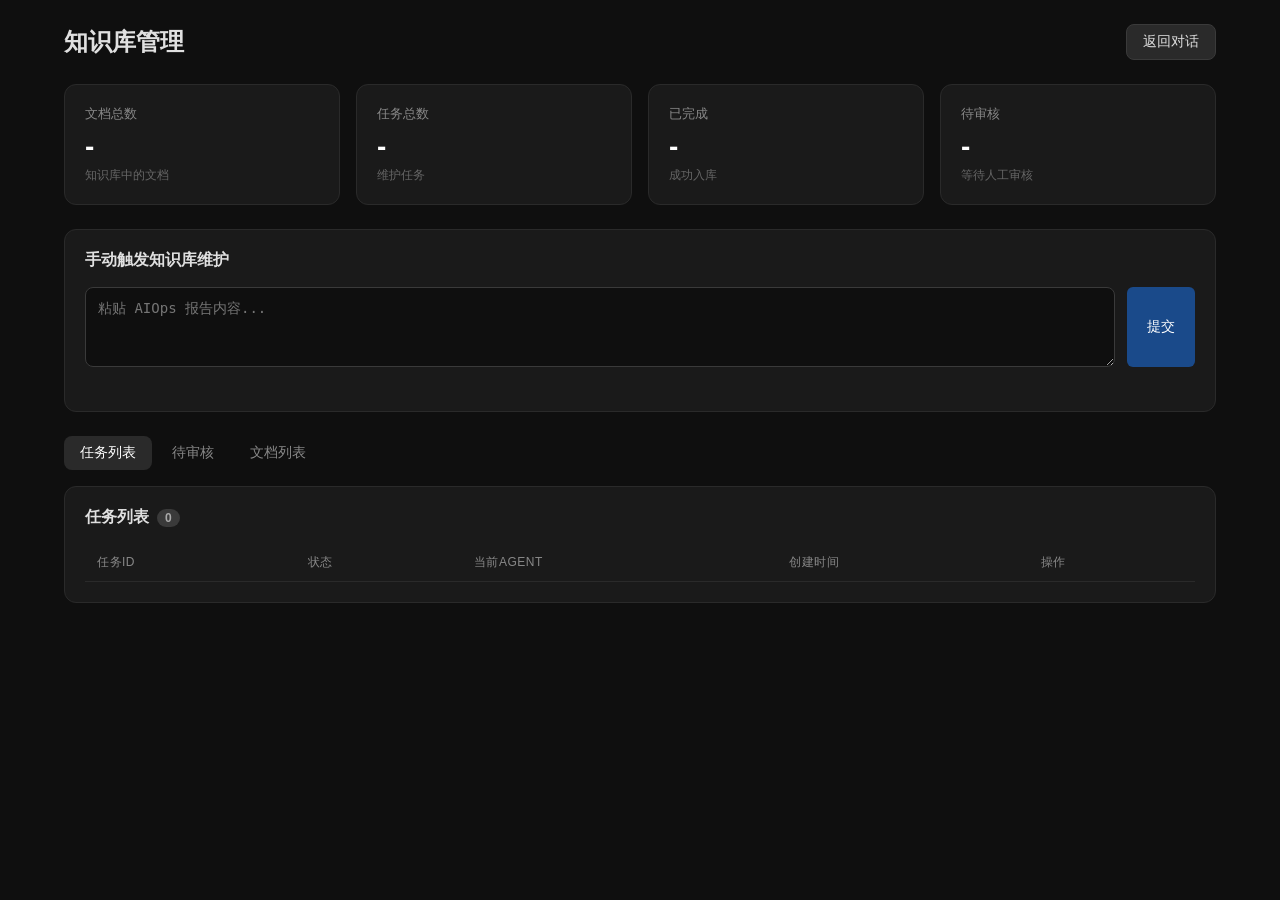
==== src/main/resources/static/knowledge.html @ 0c0fad01 "self-improve" ====
<!DOCTYPE html>
<html lang="zh-CN">
<head>
    <meta charset="UTF-8">
    <meta name="viewport" content="width=device-width, initial-scale=1.0">
    <title>知识库管理 - 智能OnCall助手</title>
    <style>
        * { margin: 0; padding: 0; box-sizing: border-box; }
        body { font-family: -apple-system, BlinkMacSystemFont, 'Segoe UI', sans-serif; background: #0f0f0f; color: #e0e0e0; min-height: 100vh; }
        .container { max-width: 1200px; margin: 0 auto; padding: 24px; }
        .header { display: flex; align-items: center; justify-content: space-between; margin-bottom: 24px; }
        .header h1 { font-size: 24px; font-weight: 600; }
        .back-btn { background: #2a2a2a; border: 1px solid #3a3a3a; color: #e0e0e0; padding: 8px 16px; border-radius: 8px; cursor: pointer; text-decoration: none; font-size: 14px; }
        .back-btn:hover { background: #3a3a3a; }
        .stats-grid { display: grid; grid-template-columns: repeat(auto-fit, minmax(200px, 1fr)); gap: 16px; margin-bottom: 24px; }
        .stat-card { background: #1a1a1a; border: 1px solid #2a2a2a; border-radius: 12px; padding: 20px; }
        .stat-card .label { font-size: 13px; color: #888; margin-bottom: 8px; }
        .stat-card .value { font-size: 28px; font-weight: 700; color: #fff; }
        .stat-card .sub { font-size: 12px; color: #666; margin-top: 4px; }
        .section { background: #1a1a1a; border: 1px solid #2a2a2a; border-radius: 12px; padding: 20px; margin-bottom: 24px; }
        .section-title { font-size: 16px; font-weight: 600; margin-bottom: 16px; display: flex; align-items: center; gap: 8px; }
        .section-title .badge { background: #3a3a3a; color: #aaa; font-size: 12px; padding: 2px 8px; border-radius: 10px; }
        table { width: 100%; border-collapse: collapse; }
        th, td { text-align: left; padding: 10px 12px; border-bottom: 1px solid #2a2a2a; font-size: 14px; }
        th { color: #888; font-weight: 500; font-size: 12px; text-transform: uppercase; letter-spacing: 0.5px; }
        tr:hover { background: #222; }
        .status { padding: 3px 10px; border-radius: 12px; font-size: 12px; font-weight: 500; }
        .status-PENDING { background: #2a2a0a; color: #f0c000; }
        .status-EXTRACTING, .status-CLASSIFYING, .status-GENERATING, .status-INDEXING { background: #0a2a2a; color: #00c0f0; }
        .status-PENDING_REVIEW { background: #2a1a0a; color: #f08000; }
        .status-COMPLETED, .status-APPROVED { background: #0a2a0a; color: #00c060; }
        .status-FAILED, .status-REJECTED { background: #2a0a0a; color: #f04040; }
        .status-SKIPPED { background: #1a1a1a; color: #888; }
        .btn { padding: 6px 14px; border-radius: 6px; border: none; cursor: pointer; font-size: 13px; font-weight: 500; }
        .btn-approve { background: #1a6a2a; color: #fff; }
        .btn-approve:hover { background: #1a8a3a; }
        .btn-reject { background: #6a1a1a; color: #fff; }
        .btn-reject:hover { background: #8a1a1a; }
        .btn-view { background: #2a2a2a; color: #e0e0e0; border: 1px solid #3a3a3a; }
        .btn-view:hover { background: #3a3a3a; }
        .btn-trigger { background: #1a4a8a; color: #fff; padding: 10px 20px; font-size: 14px; }
        .btn-trigger:hover { background: #1a5a9a; }
        .empty { text-align: center; color: #666; padding: 40px; }
        .modal-overlay { display: none; position: fixed; top: 0; left: 0; right: 0; bottom: 0; background: rgba(0,0,0,0.7); z-index: 1000; justify-content: center; align-items: center; }
        .modal-overlay.active { display: flex; }
        .modal { background: #1a1a1a; border: 1px solid #3a3a3a; border-radius: 16px; padding: 24px; max-width: 700px; width: 90%; max-height: 80vh; overflow-y: auto; }
        .modal h3 { margin-bottom: 16px; }
        .modal-content { background: #0f0f0f; border: 1px solid #2a2a2a; border-radius: 8px; padding: 16px; font-family: monospace; font-size: 13px; white-space: pre-wrap; max-height: 400px; overflow-y: auto; margin-bottom: 16px; }
        .modal-actions { display: flex; gap: 12px; justify-content: flex-end; }
        .feedback-input { width: 100%; background: #0f0f0f; border: 1px solid #3a3a3a; color: #e0e0e0; padding: 10px; border-radius: 8px; font-size: 14px; margin-bottom: 16px; }
        .trigger-form { display: flex; gap: 12px; margin-bottom: 24px; }
        .trigger-form textarea { flex: 1; background: #0f0f0f; border: 1px solid #3a3a3a; color: #e0e0e0; padding: 12px; border-radius: 8px; font-size: 14px; resize: vertical; min-height: 80px; }
        .tabs { display: flex; gap: 4px; margin-bottom: 16px; }
        .tab { padding: 8px 16px; border-radius: 8px; cursor: pointer; font-size: 14px; background: transparent; color: #888; border: none; }
        .tab.active { background: #2a2a2a; color: #fff; }
        .tab:hover { color: #ccc; }
        .doc-list { display: grid; grid-template-columns: repeat(auto-fill, minmax(280px, 1fr)); gap: 12px; }
        .doc-card { background: #0f0f0f; border: 1px solid #2a2a2a; border-radius: 10px; padding: 16px; }
        .doc-card .name { font-weight: 600; margin-bottom: 4px; }
        .doc-card .info { font-size: 12px; color: #666; }
    </style>
</head>
<body>
    <div class="container">
        <div class="header">
            <h1>知识库管理</h1>
            <a href="/" class="back-btn">返回对话</a>
        </div>

        <!-- 统计卡片 -->
        <div class="stats-grid" id="statsGrid">
            <div class="stat-card"><div class="label">文档总数</div><div class="value" id="statTotal">-</div><div class="sub">知识库中的文档</div></div>
            <div class="stat-card"><div class="label">任务总数</div><div class="value" id="statTasks">-</div><div class="sub">维护任务</div></div>
            <div class="stat-card"><div class="label">已完成</div><div class="value" id="statCompleted">-</div><div class="sub">成功入库</div></div>
            <div class="stat-card"><div class="label">待审核</div><div class="value" id="statReview">-</div><div class="sub">等待人工审核</div></div>
        </div>

        <!-- 手动触发 -->
        <div class="section">
            <div class="section-title">手动触发知识库维护</div>
            <div class="trigger-form">
                <textarea id="reportInput" placeholder="粘贴 AIOps 报告内容..."></textarea>
                <button class="btn btn-trigger" onclick="triggerMaintenance()">提交</button>
            </div>
        </div>

        <!-- 标签页 -->
        <div class="tabs">
            <button class="tab active" onclick="switchTab('tasks')">任务列表</button>
            <button class="tab" onclick="switchTab('review')">待审核</button>
            <button class="tab" onclick="switchTab('docs')">文档列表</button>
        </div>

        <!-- 任务列表 -->
        <div class="section" id="tasksSection">
            <div class="section-title">任务列表 <span class="badge" id="taskCount">0</span></div>
            <table>
                <thead><tr><th>任务ID</th><th>状态</th><th>当前Agent</th><th>创建时间</th><th>操作</th></tr></thead>
                <tbody id="tasksBody"></tbody>
            </table>
            <div class="empty" id="tasksEmpty" style="display:none">暂无任务</div>
        </div>

        <!-- 待审核 -->
        <div class="section" id="reviewSection" style="display:none">
            <div class="section-title">待审核任务 <span class="badge" id="reviewCount">0</span></div>
            <table>
                <thead><tr><th>任务ID</th><th>文件名</th><th>创建时间</th><th>操作</th></tr></thead>
                <tbody id="reviewBody"></tbody>
            </table>
            <div class="empty" id="reviewEmpty" style="display:none">暂无待审核任务</div>
        </div>

        <!-- 文档列表 -->
        <div class="section" id="docsSection" style="display:none">
            <div class="section-title">知识库文档 <span class="badge" id="docCount">0</span></div>
            <div class="doc-list" id="docsList"></div>
            <div class="empty" id="docsEmpty" style="display:none">暂无文档</div>
        </div>
    </div>

    <!-- 审核弹窗 -->
    <div class="modal-overlay" id="reviewModal">
        <div class="modal">
            <h3>审核文档</h3>
            <div class="modal-content" id="reviewContent"></div>
            <input class="feedback-input" id="reviewFeedback" placeholder="审核反馈（可选）">
            <div class="modal-actions">
                <button class="btn btn-reject" onclick="doReview('reject')">拒绝</button>
                <button class="btn btn-approve" onclick="doReview('approve')">批准</button>
                <button class="btn btn-view" onclick="closeModal()">取消</button>
            </div>
        </div>
    </div>

    <script>
        const API = '/api/knowledge';
        let currentReviewTaskId = null;

        async function loadStats() {
            try {
                const r = await fetch(API + '/stats');
                const d = await r.json();
                document.getElementById('statTotal').textContent = d.documents?.total ?? '-';
                document.getElementById('statTasks').textContent = d.tasks?.total ?? '-';
                document.getElementById('statCompleted').textContent = d.tasks?.completed ?? '-';
                document.getElementById('statReview').textContent = d.tasks?.pendingReview ?? '-';
            } catch (e) { console.error('加载统计失败', e); }
        }

        async function loadTasks() {
            try {
                const r = await fetch(API + '/tasks');
                const d = await r.json();
                const body = document.getElementById('tasksBody');
                const empty = document.getElementById('tasksEmpty');
                document.getElementById('taskCount').textContent = d.length;
                if (d.length === 0) { body.innerHTML = ''; empty.style.display = 'block'; return; }
                empty.style.display = 'none';
                body.innerHTML = d.map(t => `<tr>
                    <td style="font-family:monospace;font-size:12px">${t.taskId.substring(0,8)}...</td>
                    <td><span class="status status-${t.status}">${t.status}</span></td>
                    <td>${t.currentAgent || '-'}</td>
                    <td>${t.createdAt ? new Date(t.createdAt).toLocaleString() : '-'}</td>
                    <td>${t.status === 'PENDING_REVIEW' ? `<button class="btn btn-view" onclick="openReview('${t.taskId}')">审核</button>` : ''}</td>
                </tr>`).join('');
            } catch (e) { console.error('加载任务失败', e); }
        }

        async function loadReview() {
            try {
                const r = await fetch(API + '/pending-review');
                const d = await r.json();
                const body = document.getElementById('reviewBody');
                const empty = document.getElementById('reviewEmpty');
                document.getElementById('reviewCount').textContent = d.length;
                if (d.length === 0) { body.innerHTML = ''; empty.style.display = 'block'; return; }
                empty.style.display = 'none';
                body.innerHTML = d.map(t => `<tr>
                    <td style="font-family:monospace;font-size:12px">${t.taskId.substring(0,8)}...</td>
                    <td>${t.generatedFilename || '-'}</td>
                    <td>${t.createdAt ? new Date(t.createdAt).toLocaleString() : '-'}</td>
                    <td><button class="btn btn-view" onclick="openReview('${t.taskId}')">查看并审核</button></td>
                </tr>`).join('');
            } catch (e) { console.error('加载待审核失败', e); }
        }

        async function loadDocs() {
            try {
                const r = await fetch(API + '/documents');
                const d = await r.json();
                const list = document.getElementById('docsList');
                const empty = document.getElementById('docsEmpty');
                document.getElementById('docCount').textContent = d.length;
                if (d.length === 0) { list.innerHTML = ''; empty.style.display = 'block'; return; }
                empty.style.display = 'none';
                list.innerHTML = d.map(doc => `<div class="doc-card">
                    <div class="name">${doc.title}</div>
                    <div class="info">${doc.filename} &middot; ${Math.round(parseInt(doc.size)/1024)}KB</div>
                </div>`).join('');
            } catch (e) { console.error('加载文档失败', e); }
        }

        async function openReview(taskId) {
            currentReviewTaskId = taskId;
            try {
                const r = await fetch(API + '/task/' + taskId);
                const t = await r.json();
                document.getElementById('reviewContent').textContent = t.generatedContentPreview || '(无内容预览)';
                document.getElementById('reviewFeedback').value = '';
                document.getElementById('reviewModal').classList.add('active');
            } catch (e) { alert('加载任务详情失败'); }
        }

        function closeModal() {
            document.getElementById('reviewModal').classList.remove('active');
            currentReviewTaskId = null;
        }

        async function doReview(action) {
            if (!currentReviewTaskId) return;
            const feedback = document.getElementById('reviewFeedback').value;
            try {
                await fetch(API + '/review/' + currentReviewTaskId, {
                    method: 'POST',
                    headers: { 'Content-Type': 'application/json' },
                    body: JSON.stringify({ action, feedback })
                });
                closeModal();
                loadAll();
            } catch (e) { alert('审核失败'); }
        }

        async function triggerMaintenance() {
            const content = document.getElementById('reportInput').value.trim();
            if (!content) { alert('请输入报告内容'); return; }
            try {
                const r = await fetch(API + '/maintain', {
                    method: 'POST',
                    headers: { 'Content-Type': 'application/json' },
                    body: JSON.stringify({ reportContent: content })
                });
                const d = await r.json();
                document.getElementById('reportInput').value = '';
                alert('任务已提交: ' + d.taskId);
                loadAll();
            } catch (e) { alert('提交失败'); }
        }

        function switchTab(tab) {
            document.querySelectorAll('.tab').forEach(t => t.classList.remove('active'));
            document.getElementById('tasksSection').style.display = tab === 'tasks' ? 'block' : 'none';
            document.getElementById('reviewSection').style.display = tab === 'review' ? 'block' : 'none';
            document.getElementById('docsSection').style.display = tab === 'docs' ? 'block' : 'none';
            event.target.classList.add('active');
        }

        function loadAll() { loadStats(); loadTasks(); loadReview(); loadDocs(); }

        loadAll();
        setInterval(loadAll, 10000); // 每 10 秒刷新
    </script>
</body>
</html>
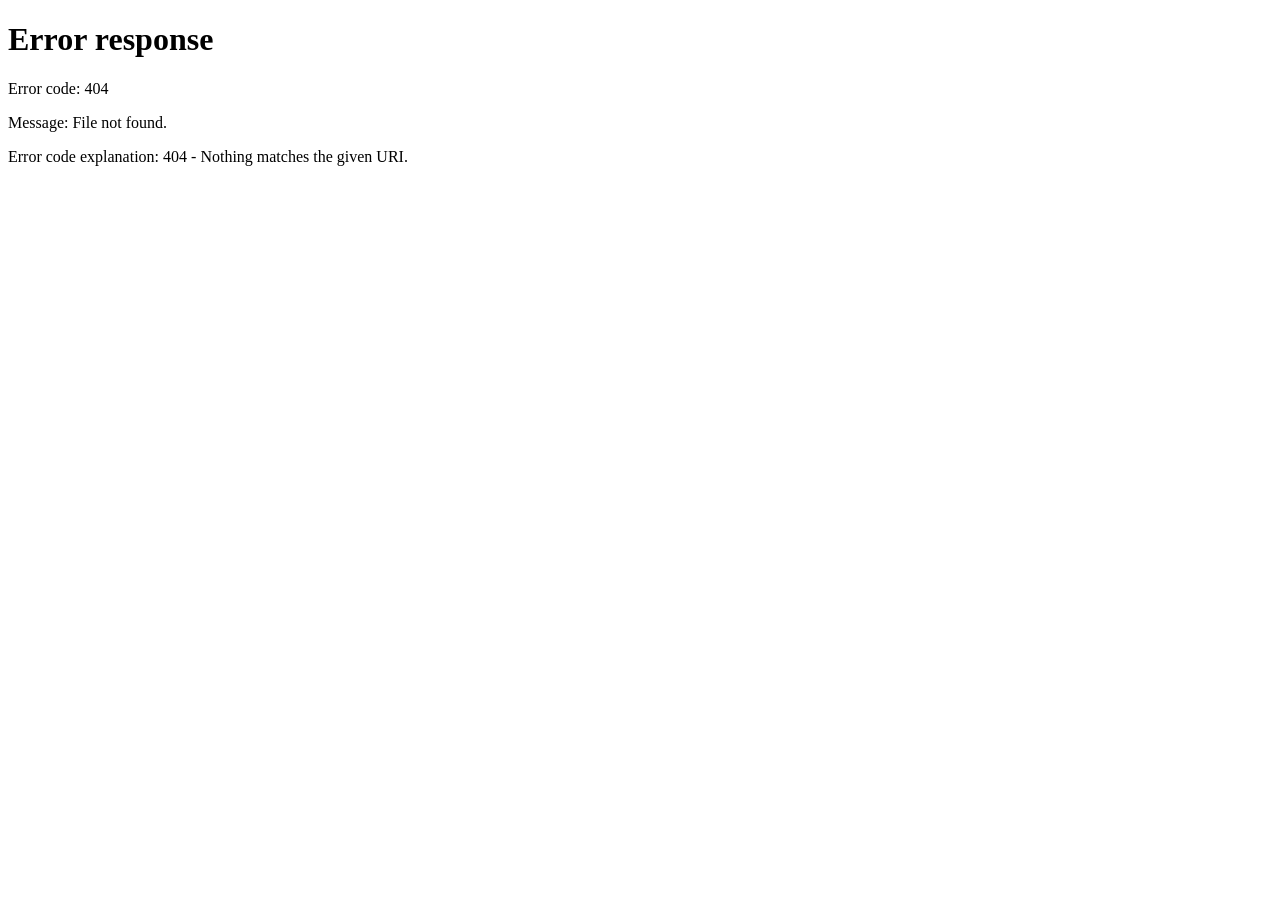
==== commit f1ab5db7: "优化记忆系统与上下文管理" ====
--- a/src/main/resources/static/knowledge.html
+++ b/src/main/resources/static/knowledge.html
@@ -64,7 +64,11 @@
     <div class="container">
         <div class="header">
             <h1>知识库管理</h1>
-            <a href="/" class="back-btn">返回对话</a>
+            <div style="display:flex;gap:12px;align-items:center;">
+                <span id="userInfo" style="font-size:13px;color:#888;"></span>
+                <a href="/" class="back-btn">返回对话</a>
+                <button class="back-btn" onclick="doLogout()" style="border-color:#4a1a1a;color:#f06060;">退出</button>
+            </div>
         </div>
 
         <!-- 统计卡片 -->
@@ -136,10 +140,31 @@
     <script>
         const API = '/api/knowledge';
         let currentReviewTaskId = null;
+        const token = localStorage.getItem('token');
+
+        // 认证检查
+        if (!token) { window.location.href = '/login.html'; }
+
+        // 带认证的 fetch
+        async function authFetch(url, options = {}) {
+            const headers = { ...options.headers, 'Authorization': 'Bearer ' + token };
+            const r = await fetch(url, { ...options, headers });
+            if (r.status === 401) { localStorage.clear(); window.location.href = '/login.html'; }
+            return r;
+        }
+
+        // 退出登录
+        function doLogout() {
+            localStorage.removeItem('token');
+            localStorage.removeItem('username');
+            localStorage.removeItem('role');
+            localStorage.removeItem('displayName');
+            window.location.href = '/login.html';
+        }
 
         async function loadStats() {
             try {
-                const r = await fetch(API + '/stats');
+                const r = await authFetch(API + '/stats');
                 const d = await r.json();
                 document.getElementById('statTotal').textContent = d.documents?.total ?? '-';
                 document.getElementById('statTasks').textContent = d.tasks?.total ?? '-';
@@ -150,7 +175,7 @@
 
         async function loadTasks() {
             try {
-                const r = await fetch(API + '/tasks');
+                const r = await authFetch(API + '/tasks');
                 const d = await r.json();
                 const body = document.getElementById('tasksBody');
                 const empty = document.getElementById('tasksEmpty');
@@ -169,7 +194,7 @@
 
         async function loadReview() {
             try {
-                const r = await fetch(API + '/pending-review');
+                const r = await authFetch(API + '/pending-review');
                 const d = await r.json();
                 const body = document.getElementById('reviewBody');
                 const empty = document.getElementById('reviewEmpty');
@@ -187,7 +212,7 @@
 
         async function loadDocs() {
             try {
-                const r = await fetch(API + '/documents');
+                const r = await authFetch(API + '/documents');
                 const d = await r.json();
                 const list = document.getElementById('docsList');
                 const empty = document.getElementById('docsEmpty');
@@ -204,7 +229,7 @@
         async function openReview(taskId) {
             currentReviewTaskId = taskId;
             try {
-                const r = await fetch(API + '/task/' + taskId);
+                const r = await authFetch(API + '/task/' + taskId);
                 const t = await r.json();
                 document.getElementById('reviewContent').textContent = t.generatedContentPreview || '(无内容预览)';
                 document.getElementById('reviewFeedback').value = '';
@@ -221,7 +246,7 @@
             if (!currentReviewTaskId) return;
             const feedback = document.getElementById('reviewFeedback').value;
             try {
-                await fetch(API + '/review/' + currentReviewTaskId, {
+                await authFetch(API + '/review/' + currentReviewTaskId, {
                     method: 'POST',
                     headers: { 'Content-Type': 'application/json' },
                     body: JSON.stringify({ action, feedback })
@@ -235,7 +260,7 @@
             const content = document.getElementById('reportInput').value.trim();
             if (!content) { alert('请输入报告内容'); return; }
             try {
-                const r = await fetch(API + '/maintain', {
+                const r = await authFetch(API + '/maintain', {
                     method: 'POST',
                     headers: { 'Content-Type': 'application/json' },
                     body: JSON.stringify({ reportContent: content })
@@ -257,6 +282,10 @@
 
         function loadAll() { loadStats(); loadTasks(); loadReview(); loadDocs(); }
 
+        // 显示用户信息
+        const userInfoEl = document.getElementById('userInfo');
+        if (userInfoEl) { userInfoEl.textContent = localStorage.getItem('displayName') || localStorage.getItem('username') || ''; }
+
         loadAll();
         setInterval(loadAll, 10000); // 每 10 秒刷新
     </script>
